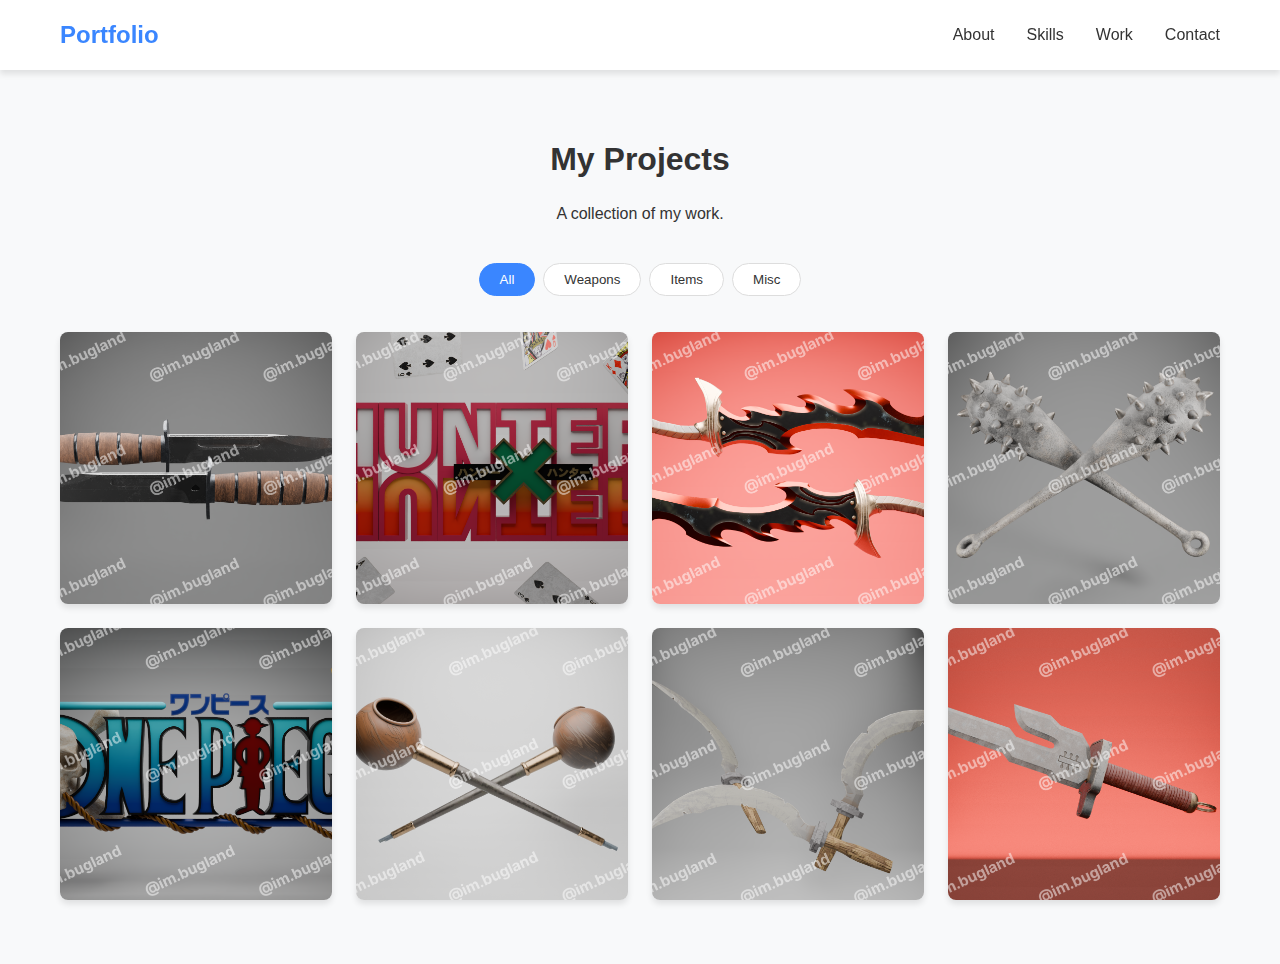
==== project.html @ 5dc5bdb2 "Large Charge" ====
<!DOCTYPE html>
<html lang="en">
  <head>
    <meta charset="UTF-8" />
    <meta name="viewport" content="width=device-width, initial-scale=1.0" />
    <title>My Projects | Portfolio</title>
    <style>
      /* Base Styles */
      :root {
        --primary-color: #3a86ff;
        --background-color: #f8f9fa;
        --text-color: #333;
        --section-bg: #ffffff;
        --border-radius: 8px;
        --box-shadow: 0 4px 6px rgba(0, 0, 0, 0.1);
      }

      * {
        margin: 0;
        padding: 0;
        box-sizing: border-box;
      }

      body {
        font-family: "Inter", -apple-system, BlinkMacSystemFont, "Segoe UI",
          Roboto, Oxygen, Ubuntu, Cantarell, sans-serif;
        line-height: 1.6;
        color: var(--text-color);
        background-color: var(--background-color);
        padding-top: 70px;
      }

      .container {
        max-width: 1200px;
        margin: 0 auto;
        padding: 0 20px;
      }

      h1,
      h2,
      h3 {
        margin-bottom: 1rem;
      }

      /* Header and Nav */
      header {
        background-color: #ffffff;
        box-shadow: var(--box-shadow);
        position: fixed;
        top: 0;
        width: 100%;
        z-index: 1000;
      }

      nav {
        display: flex;
        justify-content: space-between;
        align-items: center;
        padding: 1rem 0;
      }

      .logo {
        font-size: 1.5rem;
        font-weight: 700;
        color: var(--primary-color);
      }

      .nav-links {
        display: flex;
        list-style: none;
      }

      .nav-links li {
        margin-left: 2rem;
      }

      .nav-links a {
        color: var(--text-color);
        text-decoration: none;
        transition: color 0.3s;
      }

      .nav-links a:hover {
        color: var(--primary-color);
      }

      .hamburger {
        display: none;
        cursor: pointer;
        background: none;
        border: none;
        font-size: 1.5rem;
      }

      /* Projects Gallery Styles */
      .projects-gallery {
        padding: 4rem 0;
      }

      .projects-header {
        text-align: center;
        margin-bottom: 2rem;
      }

      .filter-container {
        display: flex;
        justify-content: center;
        flex-wrap: wrap;
        margin-bottom: 2rem;
      }

      .filter-btn {
        background-color: white;
        border: 1px solid #ddd;
        color: var(--text-color);
        padding: 0.5rem 1.25rem;
        margin: 0.25rem;
        border-radius: 50px;
        cursor: pointer;
        transition: all 0.3s;
      }

      .filter-btn:hover {
        background-color: #f0f0f0;
      }

      .filter-btn.active {
        background-color: var(--primary-color);
        color: white;
        border-color: var(--primary-color);
      }

      .gallery-container {
        display: grid;
        grid-template-columns: repeat(auto-fill, minmax(250px, 1fr));
        gap: 1.5rem;
      }

      .gallery-item {
        position: relative;
        overflow: hidden;
        border-radius: var(--border-radius);
        box-shadow: var(--box-shadow);
        aspect-ratio: 1/1;
        cursor: pointer;
        transition: transform 0.3s;
      }

      .gallery-item:hover {
        transform: translateY(-5px);
      }

      .gallery-img {
        width: 100%;
        height: 100%;
        object-fit: cover;
        transition: transform 0.5s;
      }

      .gallery-item:hover .gallery-img {
        transform: scale(1.05);
      }

      .gallery-overlay {
        position: absolute;
        bottom: 0;
        left: 0;
        right: 0;
        background-color: rgba(0, 0, 0, 0.7);
        color: white;
        padding: 1rem;
        transform: translateY(100%);
        transition: transform 0.3s;
      }

      .gallery-item:hover .gallery-overlay {
        transform: translateY(0);
      }

      .gallery-title {
        font-size: 1.1rem;
        margin-bottom: 0.25rem;
      }

      .gallery-category {
        font-size: 0.85rem;
        opacity: 0.8;
      }

      /* Lightbox */
      .lightbox {
        position: fixed;
        top: 0;
        left: 0;
        width: 100%;
        height: 100%;
        background-color: rgba(0, 0, 0, 0.9);
        display: none;
        justify-content: center;
        align-items: center;
        z-index: 2000;
        padding: 2rem;
      }

      .lightbox.active {
        display: flex;
      }

      .lightbox-content {
        position: relative;
        max-width: 90%;
        max-height: 90%;
      }

      .lightbox-img {
        display: block;
        max-width: 100%;
        max-height: 80vh;
        border-radius: var(--border-radius);
      }

      .lightbox-caption {
        color: white;
        text-align: center;
        padding: 1rem 0;
      }

      .lightbox-close {
        position: absolute;
        top: -40px;
        right: 0;
        color: white;
        font-size: 2rem;
        cursor: pointer;
        background: none;
        border: none;
      }

      .lightbox-nav {
        position: absolute;
        top: 50%;
        width: 100%;
        display: flex;
        justify-content: space-between;
        padding: 0 1rem;
        transform: translateY(-50%);
      }

      .lightbox-prev,
      .lightbox-next {
        color: white;
        font-size: 2rem;
        cursor: pointer;
        background: none;
        border: none;
        padding: 0.5rem;
        z-index: 2001;
      }

      /* Back to top button */
      .back-to-top {
        position: fixed;
        bottom: 2rem;
        right: 2rem;
        background-color: var(--primary-color);
        color: white;
        width: 50px;
        height: 50px;
        border-radius: 50%;
        display: flex;
        justify-content: center;
        align-items: center;
        text-decoration: none;
        box-shadow: var(--box-shadow);
        opacity: 0;
        visibility: hidden;
        transition: all 0.3s;
      }

      .back-to-top.visible {
        opacity: 1;
        visibility: visible;
      }

      /* Footer */
      footer {
        background-color: #ffffff;
        text-align: center;
        padding: 2rem 0;
        margin-top: 2rem;
      }

      .social-links {
        display: flex;
        justify-content: center;
        list-style: none;
        margin-bottom: 1rem;
      }

      .social-links li {
        margin: 0 0.5rem;
      }

      .social-links a {
        display: flex;
        align-items: center;
        justify-content: center;
        width: 40px;
        height: 40px;
        border-radius: 50%;
        background-color: var(--primary-color);
        color: white;
        transition: background-color 0.3s;
      }

      .social-links a:hover {
        background-color: #2667ff;
      }

      /* Responsive Styles */
      @media (max-width: 768px) {
        body {
          padding-top: 60px;
        }

        .nav-links {
          position: fixed;
          top: 60px;
          left: 0;
          right: 0;
          background-color: white;
          flex-direction: column;
          align-items: center;
          padding: 1rem 0;
          box-shadow: 0 4px 6px rgba(0, 0, 0, 0.1);
          transform: translateY(-150%);
          transition: transform 0.3s ease-in-out;
        }

        .nav-links.active {
          transform: translateY(0);
        }

        .nav-links li {
          margin: 0.5rem 0;
        }

        .hamburger {
          display: block;
        }

        .gallery-container {
          grid-template-columns: repeat(auto-fill, minmax(150px, 1fr));
        }
      }
    </style>
  </head>
  <body>
    <!-- Header -->
    <header>
      <div class="container">
        <nav>
          <div class="logo">Portfolio</div>
          <button class="hamburger">☰</button>
          <ul class="nav-links">
            <li><a href="index.html#about">About</a></li>
            <li><a href="index.html#skills">Skills</a></li>
            <li><a href="index.html#work">Work</a></li>
            <li><a href="index.html#contact">Contact</a></li>
          </ul>
        </nav>
      </div>
    </header>

    <!-- Projects Gallery Section -->
    <section class="projects-gallery">
      <div class="container">
        <div class="projects-header">
          <h1>My Projects</h1>
          <p>A collection of my work.</p>
        </div>

        <div class="filter-container">
          <button class="filter-btn active" data-filter="all">All</button>
          <button class="filter-btn" data-filter="weapons">Weapons</button>
          <button class="filter-btn" data-filter="items">Items</button>
          <button class="filter-btn" data-filter="misc">Misc</button>
        </div>

        <div class="gallery-container" id="gallery">
          <!-- Items will be populated by JavaScript -->
        </div>
      </div>
    </section>

    <!-- Lightbox -->
    <div class="lightbox" id="lightbox">
      <div class="lightbox-content">
        <button class="lightbox-close">&times;</button>
        <img src="" alt="" class="lightbox-img" id="lightbox-img" />
        <div class="lightbox-caption" id="lightbox-caption"></div>
        <div class="lightbox-nav">
          <button class="lightbox-prev">&lsaquo;</button>
          <button class="lightbox-next">&rsaquo;</button>
        </div>
      </div>
    </div>

    <!-- Back to top button -->
    <a href="#" class="back-to-top" id="back-to-top">↑</a>

    <!-- Footer -->

    <script>
      // Gallery items data
      const galleryItems = [
        {
          id: 1,
          title: "Combat Knife",
          category: "weapons",
          image: "images/combatkniferenderwatermarked.png", // Using placeholder for demonstration
          description: "",
        },
        {
          id: 2,
          title: "Hunter x Hunter",
          category: "misc",
          image: "images/hxhlogorenderwatermarked.png",
          description: "",
        },
        {
          id: 3,
          title: "Knight Slayer",
          category: "weapons",
          image: "images/knightslayerrenderwatermarked.png",
          description: "",
        },
        {
          id: 4,
          title: "Kanobo",
          category: "weapons",
          image: "images/macerenderwatermarked.png",
          description: "",
        },
        {
          id: 5,
          title: "One Piece",
          category: "misc",
          image: "images/onepiecerenderwatermarked.png",
          description: "",
        },
        {
          id: 6,
          title: "Morrel's Pipe",
          category: "weapons",
          image: "images/piperenderwatermarked.png",
          description: "",
        },
        {
          id: 7,
          title: "Sickles",
          category: "weapons",
          image: "images/sicklerenderwatermarked.png",
          description: "",
        },
        {
          id: 8,
          title: "Toji's Dagger",
          category: "misc",
          image: "images/tojiswordrenderwatermarked.png",
          description: "",
        },
      ];

      // Populate gallery
      function populateGallery(items) {
        const gallery = document.getElementById("gallery");
        gallery.innerHTML = "";

        items.forEach((item) => {
          const galleryItem = document.createElement("div");
          galleryItem.className = "gallery-item";
          galleryItem.dataset.id = item.id;
          galleryItem.dataset.category = item.category;

          galleryItem.innerHTML = `
                    <img src="${item.image}" alt="${item.title}" class="gallery-img">
                    <div class="gallery-overlay">
                        <h3 class="gallery-title">${item.title}</h3>
                        <p class="gallery-category">${item.category}</p>
                    </div>
                `;

          gallery.appendChild(galleryItem);
        });

        addGalleryEventListeners();
      }

      // Add event listeners to gallery items
      function addGalleryEventListeners() {
        const galleryItems = document.querySelectorAll(".gallery-item");
        galleryItems.forEach((item) => {
          item.addEventListener("click", () => {
            openLightbox(parseInt(item.dataset.id));
          });
        });
      }

      // Filter gallery items
      function filterGallery(category) {
        if (category === "all") {
          populateGallery(galleryItems);
        } else {
          const filteredItems = galleryItems.filter(
            (item) => item.category === category
          );
          populateGallery(filteredItems);
        }
      }

      // Lightbox functionality
      const lightbox = document.getElementById("lightbox");
      const lightboxImg = document.getElementById("lightbox-img");
      const lightboxCaption = document.getElementById("lightbox-caption");
      const lightboxClose = document.querySelector(".lightbox-close");
      const lightboxPrev = document.querySelector(".lightbox-prev");
      const lightboxNext = document.querySelector(".lightbox-next");

      let currentIndex = 0;
      let currentItems = galleryItems;

      function openLightbox(id) {
        const activeFilter =
          document.querySelector(".filter-btn.active").dataset.filter;
        currentItems =
          activeFilter === "all"
            ? galleryItems
            : galleryItems.filter((item) => item.category === activeFilter);

        currentIndex = currentItems.findIndex((item) => item.id === id);
        updateLightboxContent();

        lightbox.classList.add("active");
        document.body.style.overflow = "hidden";
      }

      function closeLightbox() {
        lightbox.classList.remove("active");
        document.body.style.overflow = "";
      }

      function updateLightboxContent() {
        const item = currentItems[currentIndex];
        lightboxImg.src = item.image;
        lightboxImg.alt = item.title;
        lightboxCaption.innerHTML = `<h3>${item.title}</h3><p>${item.description}</p>`;
      }

      function nextItem() {
        currentIndex = (currentIndex + 1) % currentItems.length;
        updateLightboxContent();
      }

      function prevItem() {
        currentIndex =
          (currentIndex - 1 + currentItems.length) % currentItems.length;
        updateLightboxContent();
      }

      // Initialize event listeners on page load
      document.addEventListener("DOMContentLoaded", () => {
        // Populate gallery initially
        populateGallery(galleryItems);

        // Set up filter button event listeners
        const filterButtons = document.querySelectorAll(".filter-btn");
        filterButtons.forEach((button) => {
          button.addEventListener("click", () => {
            // Remove active class from all buttons
            filterButtons.forEach((btn) => btn.classList.remove("active"));
            // Add active class to clicked button
            button.classList.add("active");
            // Filter gallery
            filterGallery(button.dataset.filter);
          });
        });

        // Set up lightbox event listeners
        lightboxClose.addEventListener("click", closeLightbox);
        lightboxNext.addEventListener("click", nextItem);
        lightboxPrev.addEventListener("click", prevItem);

        // Close lightbox when clicking outside content
        lightbox.addEventListener("click", (e) => {
          if (e.target === lightbox) {
            closeLightbox();
          }
        });

        // Handle keyboard navigation for lightbox
        document.addEventListener("keydown", (e) => {
          if (!lightbox.classList.contains("active")) return;

          if (e.key === "Escape") closeLightbox();
          if (e.key === "ArrowRight") nextItem();
          if (e.key === "ArrowLeft") prevItem();
        });

        // Mobile menu toggle
        const hamburger = document.querySelector(".hamburger");
        const navLinks = document.querySelector(".nav-links");

        hamburger.addEventListener("click", () => {
          navLinks.classList.toggle("active");
        });

        // Back to top button functionality
        const backToTop = document.getElementById("back-to-top");

        window.addEventListener("scroll", () => {
          if (window.pageYOffset > 300) {
            backToTop.classList.add("visible");
          } else {
            backToTop.classList.remove("visible");
          }
        });

        backToTop.addEventListener("click", (e) => {
          e.preventDefault();
          window.scrollTo({
            top: 0,
            behavior: "smooth",
          });
        });

        // Log to console for debugging
        console.log("Portfolio gallery initialized successfully!");
      });
    </script>
  </body>
</html>
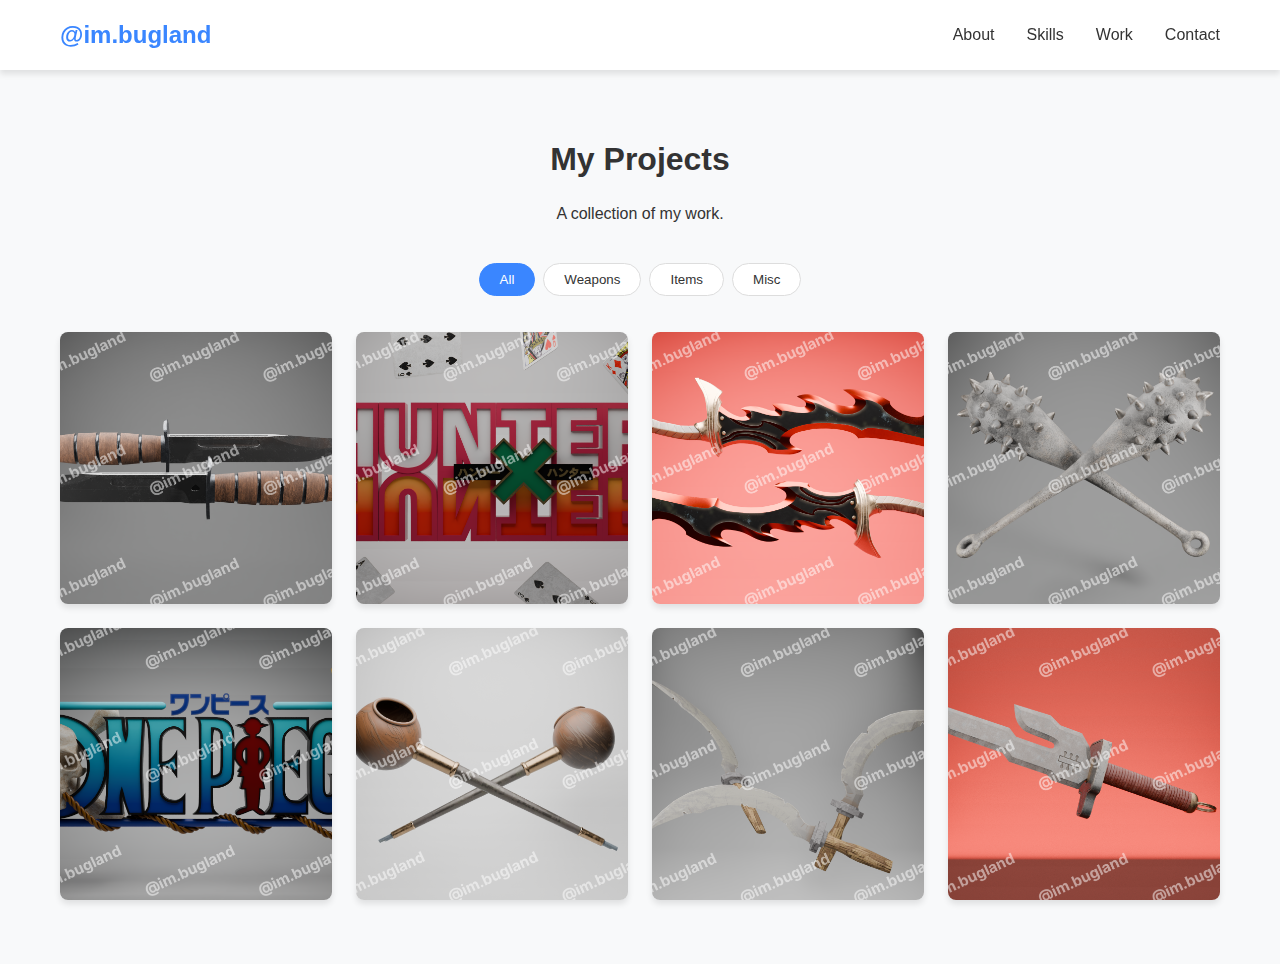
==== commit f68b4c97: "Minor changes." ====
--- a/project.html
+++ b/project.html
@@ -360,7 +360,7 @@
     <header>
       <div class="container">
         <nav>
-          <div class="logo">Portfolio</div>
+          <div class="logo">@im.bugland</div>
           <button class="hamburger">☰</button>
           <ul class="nav-links">
             <li><a href="index.html#about">About</a></li>
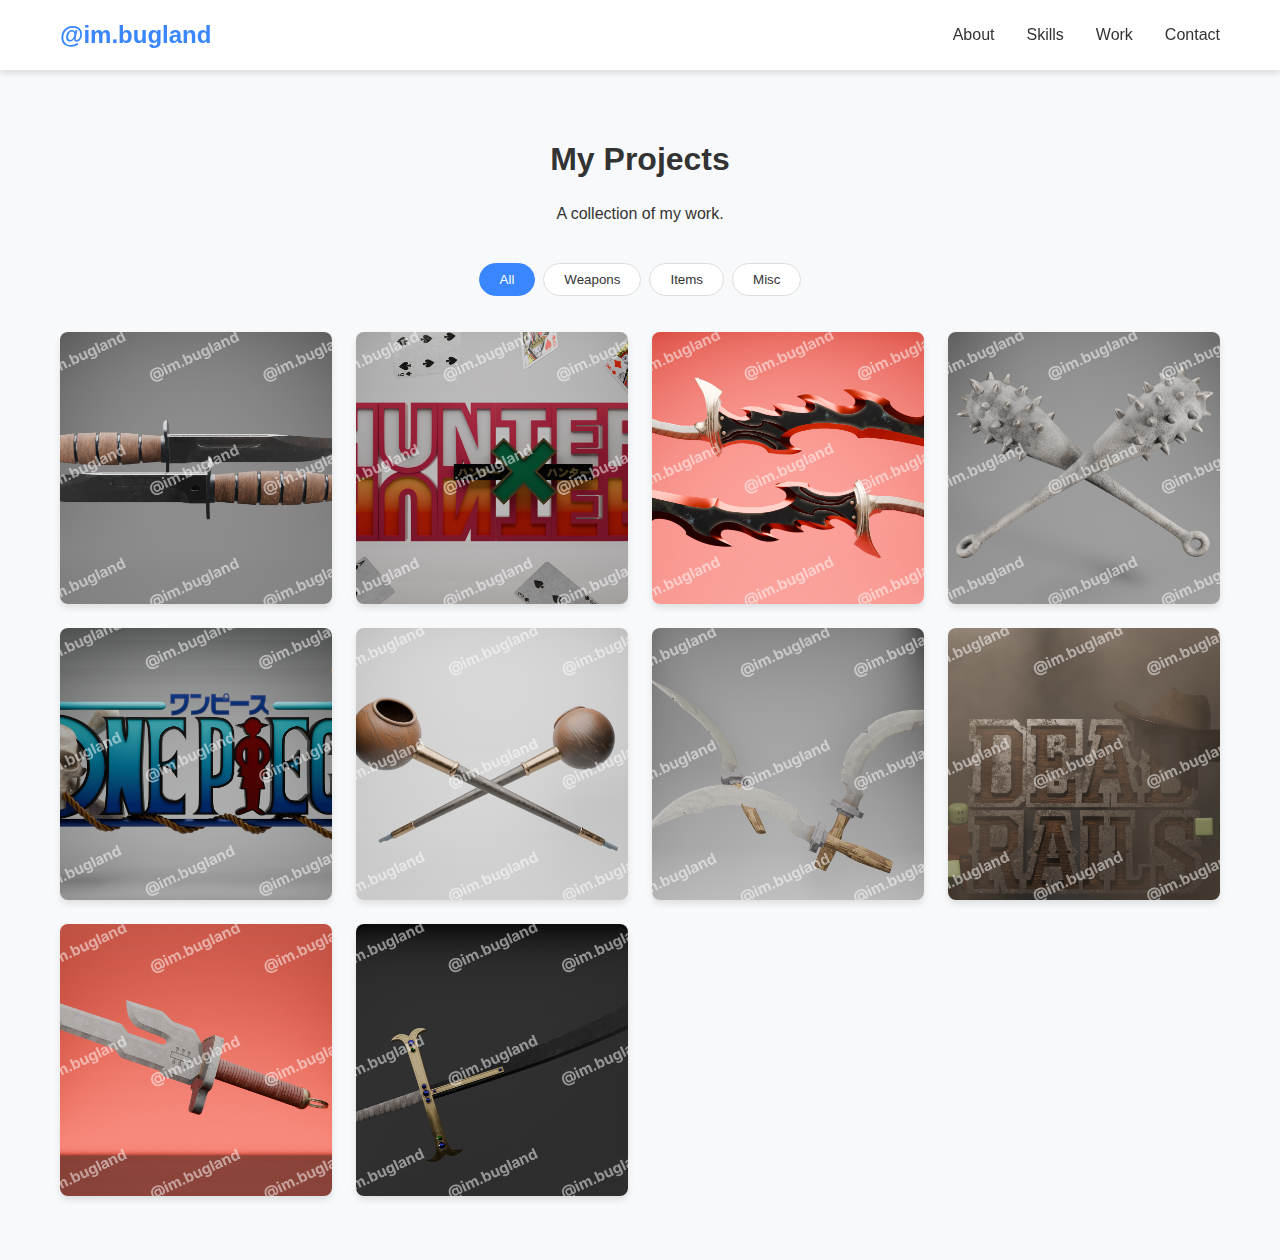
==== commit 2e12026b: "New works." ====
--- a/project.html
+++ b/project.html
@@ -465,9 +465,23 @@
         },
         {
           id: 8,
+          title: "Dead Rails",
+          category: "misc",
+          image: "images/deadrailswatermarked.png",
+          description: "",
+        },
+        {
+          id: 9,
           title: "Toji's Dagger",
-          category: "misc",
+          category: "weapons",
           image: "images/tojiswordrenderwatermarked.png",
+          description: "",
+        },
+        {
+          id: 10,
+          title: "Mihawk's Sword",
+          category: "weapons",
+          image: "images/mihawkswordrenderwatermarked.png",
           description: "",
         },
       ];
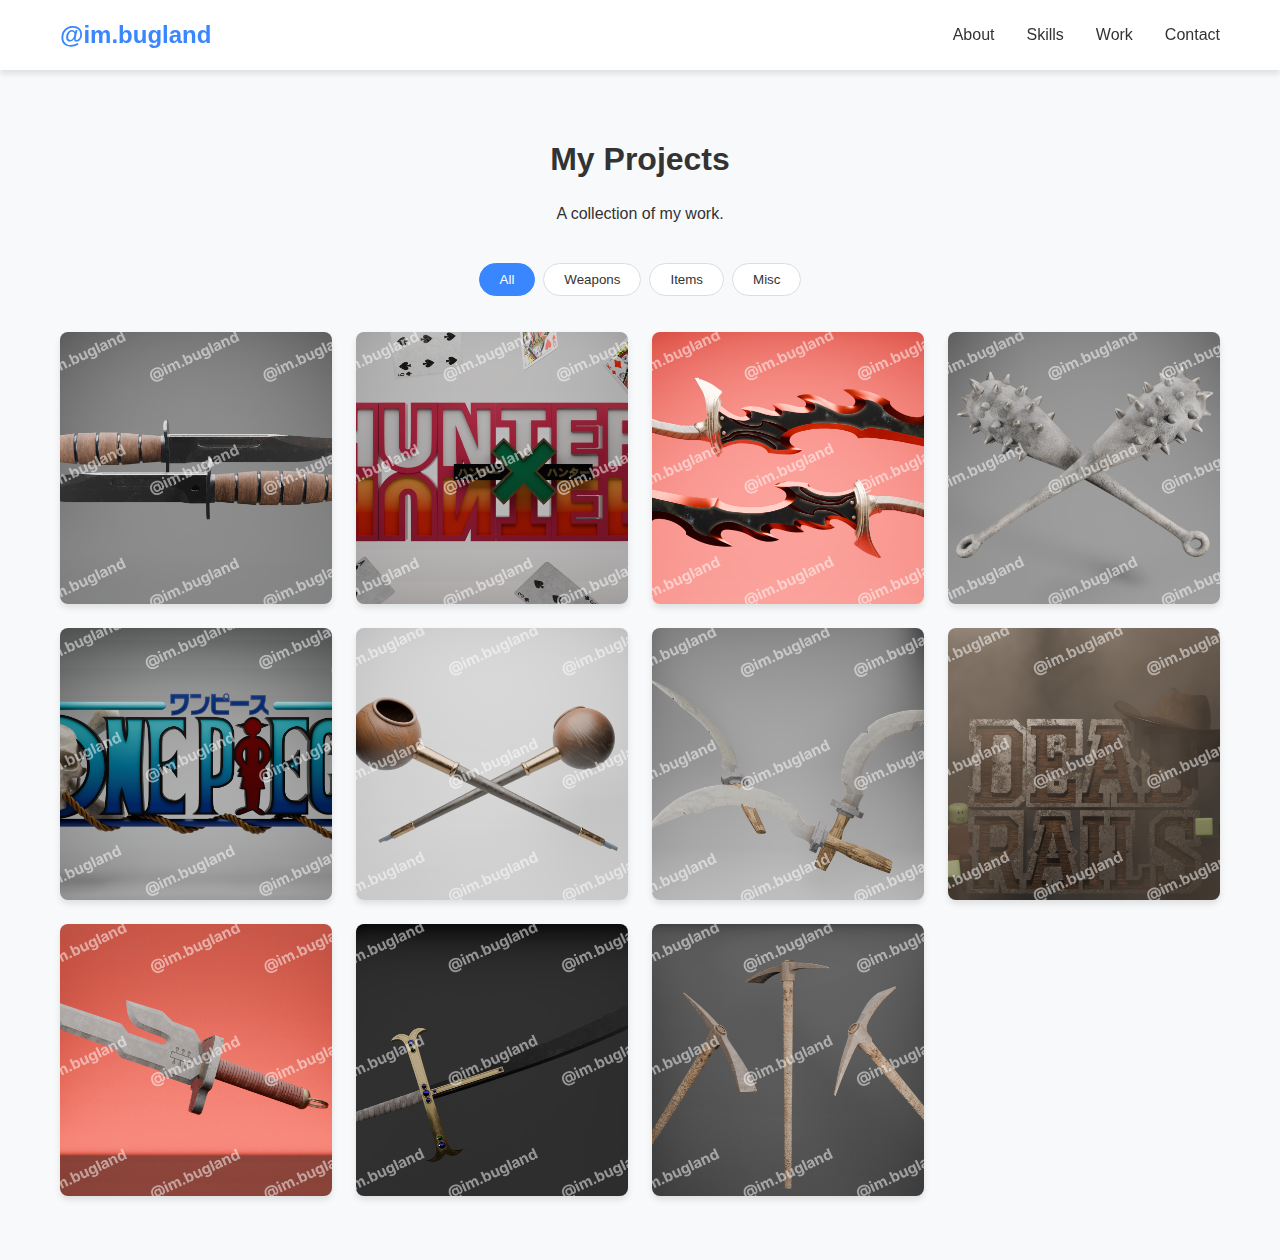
==== commit f450e855: "new project" ====
--- a/project.html
+++ b/project.html
@@ -484,6 +484,13 @@
           image: "images/mihawkswordrenderwatermarked.png",
           description: "",
         },
+        {
+          id: 11,
+          title: "Pickaxe",
+          category: "items",
+          image: "images/picaxerenderedwatermarked.png",
+          description: "",
+        },
       ];
 
       // Populate gallery
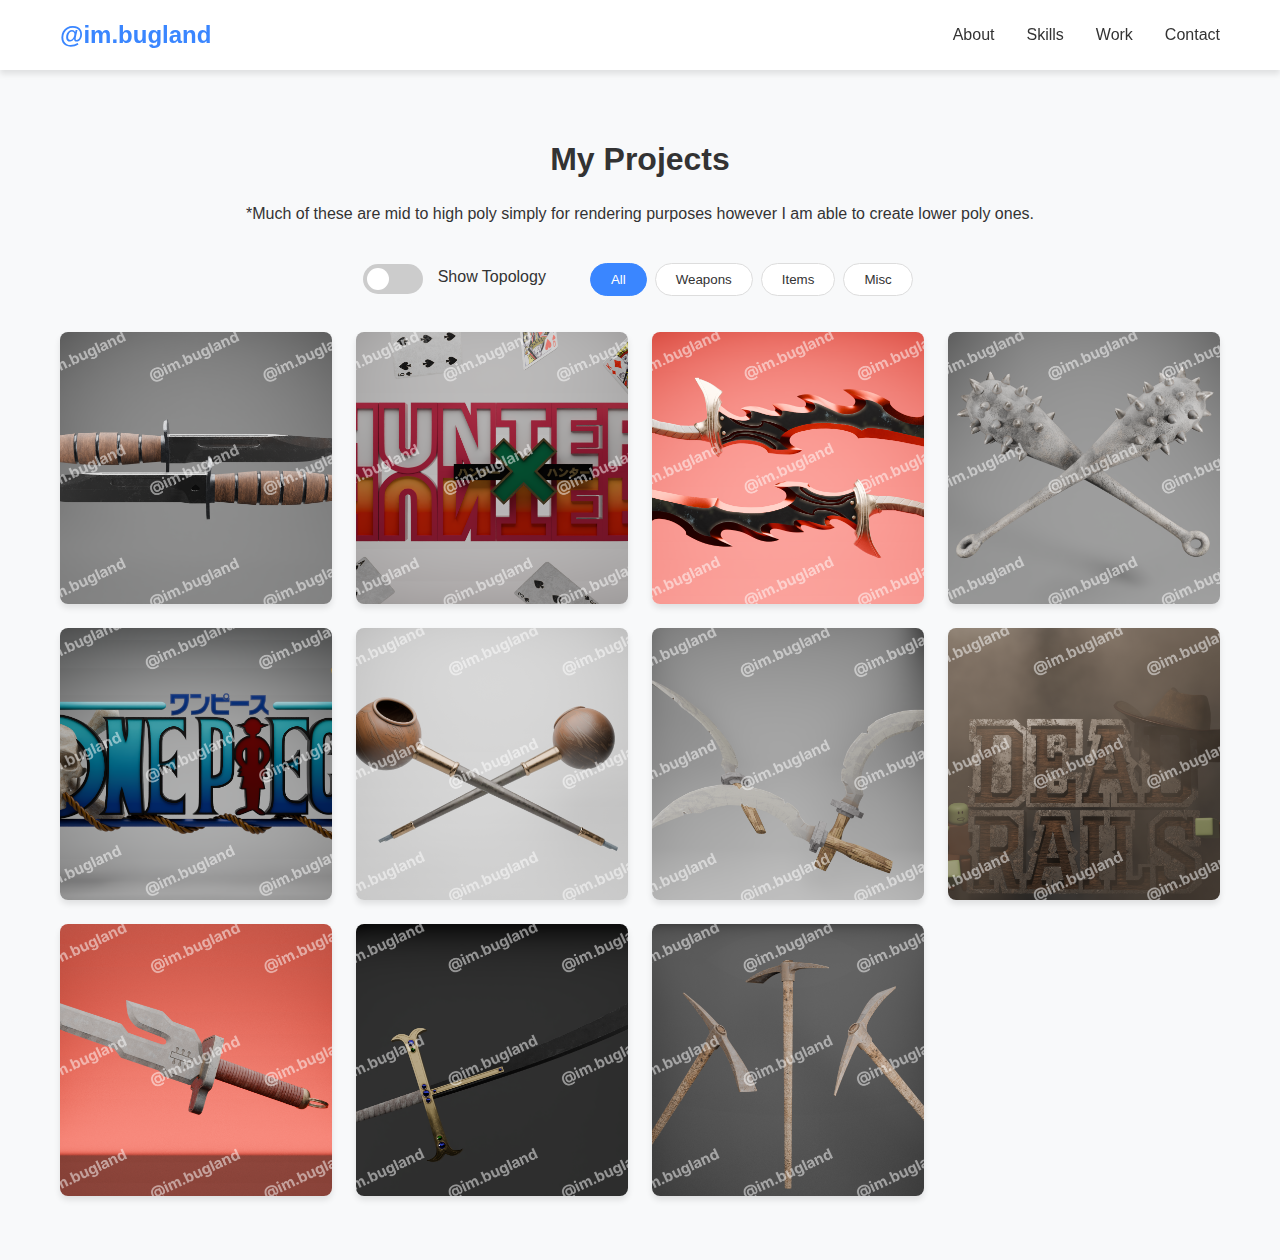
==== commit 35fa7cb0: "Major changes to project." ====
--- a/project.html
+++ b/project.html
@@ -102,11 +102,123 @@
         margin-bottom: 2rem;
       }
 
+      .controls-container {
+        display: flex;
+        justify-content: center;
+        align-items: center;
+        flex-wrap: wrap;
+        margin-bottom: 2rem;
+        gap: 1.5rem;
+      }
+
+      /* Toggle Switch Styles */
+      .toggle-container {
+        display: flex;
+        align-items: center;
+        margin-right: 1rem;
+        position: relative;
+      }
+
+      .toggle-switch {
+        position: relative;
+        display: inline-block;
+        width: 60px;
+        height: 30px;
+      }
+
+      .toggle-switch input {
+        opacity: 0;
+        width: 0;
+        height: 0;
+      }
+
+      .toggle-slider {
+        position: absolute;
+        cursor: pointer;
+        top: 0;
+        left: 0;
+        right: 0;
+        bottom: 0;
+        background-color: #ccc;
+        transition: 0.4s;
+        border-radius: 34px;
+      }
+
+      .toggle-slider:before {
+        position: absolute;
+        content: "";
+        height: 22px;
+        width: 22px;
+        left: 4px;
+        bottom: 4px;
+        background-color: white;
+        transition: 0.4s;
+        border-radius: 50%;
+      }
+
+      input:checked + .toggle-slider {
+        background-color: var(--primary-color);
+      }
+
+      input:focus + .toggle-slider {
+        box-shadow: 0 0 1px var(--primary-color);
+      }
+
+      input:checked + .toggle-slider:before {
+        transform: translateX(30px);
+      }
+
+      .toggle-label {
+        margin-left: 10px;
+        font-weight: 500;
+      }
+
+      /* Tooltip Styles */
+      .tooltip {
+        position: relative;
+        display: inline-block;
+      }
+
+      .tooltip-text {
+        visibility: hidden;
+        width: 300px;
+        background-color: #333;
+        color: #fff;
+        text-align: center;
+        border-radius: 6px;
+        padding: 10px;
+        position: absolute;
+        z-index: 1;
+        bottom: 125%;
+        left: 50%;
+        transform: translateX(-50%);
+        opacity: 0;
+        transition: opacity 0.3s;
+        font-size: 0.85rem;
+        line-height: 1.4;
+      }
+
+      .tooltip-text::after {
+        content: "";
+        position: absolute;
+        top: 100%;
+        left: 50%;
+        margin-left: -5px;
+        border-width: 5px;
+        border-style: solid;
+        border-color: #333 transparent transparent transparent;
+      }
+
+      .tooltip:hover .tooltip-text {
+        visibility: visible;
+        opacity: 1;
+      }
+
+      /* Filter Buttons */
       .filter-container {
         display: flex;
         justify-content: center;
         flex-wrap: wrap;
-        margin-bottom: 2rem;
       }
 
       .filter-btn {
@@ -351,6 +463,15 @@
 
         .gallery-container {
           grid-template-columns: repeat(auto-fill, minmax(150px, 1fr));
+        }
+
+        .controls-container {
+          flex-direction: column;
+          gap: 1rem;
+        }
+
+        .tooltip-text {
+          width: 250px;
         }
       }
     </style>
@@ -377,14 +498,31 @@
       <div class="container">
         <div class="projects-header">
           <h1>My Projects</h1>
-          <p>A collection of my work.</p>
+          <p>
+            *Much of these are mid to high poly simply for rendering purposes
+            however I am able to create lower poly ones.
+          </p>
         </div>
 
-        <div class="filter-container">
-          <button class="filter-btn active" data-filter="all">All</button>
-          <button class="filter-btn" data-filter="weapons">Weapons</button>
-          <button class="filter-btn" data-filter="items">Items</button>
-          <button class="filter-btn" data-filter="misc">Misc</button>
+        <div class="controls-container">
+          <div class="toggle-container tooltip">
+            <label class="toggle-switch">
+              <input type="checkbox" id="topology-toggle" />
+              <span class="toggle-slider"></span>
+            </label>
+            <span class="toggle-label">Show Topology</span>
+            <span class="tooltip-text"
+              >Some topology displayed here isn't optimized due to the purpose
+              of the model being solely rending</span
+            >
+          </div>
+
+          <div class="filter-container">
+            <button class="filter-btn active" data-filter="all">All</button>
+            <button class="filter-btn" data-filter="weapons">Weapons</button>
+            <button class="filter-btn" data-filter="items">Items</button>
+            <button class="filter-btn" data-filter="misc">Misc</button>
+          </div>
         </div>
 
         <div class="gallery-container" id="gallery">
@@ -418,7 +556,8 @@
           id: 1,
           title: "Combat Knife",
           category: "weapons",
-          image: "images/combatkniferenderwatermarked.png", // Using placeholder for demonstration
+          image: "images/combatkniferenderwatermarked.png",
+          topologyImage: "top/combat.png", // Replace with actual topology image path
           description: "",
         },
         {
@@ -426,6 +565,7 @@
           title: "Hunter x Hunter",
           category: "misc",
           image: "images/hxhlogorenderwatermarked.png",
+          topologyImage: "top/hunter.png", // Replace with actual topology image path
           description: "",
         },
         {
@@ -433,6 +573,7 @@
           title: "Knight Slayer",
           category: "weapons",
           image: "images/knightslayerrenderwatermarked.png",
+          topologyImage: "top/jinwoo.png", // Replace with actual topology image path
           description: "",
         },
         {
@@ -440,6 +581,7 @@
           title: "Kanobo",
           category: "weapons",
           image: "images/macerenderwatermarked.png",
+          topologyImage: "top/club.png", // Replace with actual topology image path
           description: "",
         },
         {
@@ -447,6 +589,7 @@
           title: "One Piece",
           category: "misc",
           image: "images/onepiecerenderwatermarked.png",
+          topologyImage: "top/onepiece (2).png", // Replace with actual topology image path
           description: "",
         },
         {
@@ -454,6 +597,7 @@
           title: "Morrel's Pipe",
           category: "weapons",
           image: "images/piperenderwatermarked.png",
+          topologyImage: "top/pipe.png", // Replace with actual topology image path
           description: "",
         },
         {
@@ -461,6 +605,7 @@
           title: "Sickles",
           category: "weapons",
           image: "images/sicklerenderwatermarked.png",
+          topologyImage: "top/sickle.png", // Replace with actual topology image path
           description: "",
         },
         {
@@ -468,6 +613,7 @@
           title: "Dead Rails",
           category: "misc",
           image: "images/deadrailswatermarked.png",
+          topologyImage: "top/elementor-placeholder-image.png", // Replace with actual topology image path
           description: "",
         },
         {
@@ -475,6 +621,7 @@
           title: "Toji's Dagger",
           category: "weapons",
           image: "images/tojiswordrenderwatermarked.png",
+          topologyImage: "top/toji.png", // Replace with actual topology image path
           description: "",
         },
         {
@@ -482,6 +629,7 @@
           title: "Mihawk's Sword",
           category: "weapons",
           image: "images/mihawkswordrenderwatermarked.png",
+          topologyImage: "top/mihawk.png", // Replace with actual topology image path
           description: "",
         },
         {
@@ -489,9 +637,13 @@
           title: "Pickaxe",
           category: "items",
           image: "images/picaxerenderedwatermarked.png",
+          topologyImage: "top/pickaxe.png", // Replace with actual topology image path
           description: "",
         },
       ];
+
+      // Track topology view state
+      let showTopology = false;
 
       // Populate gallery
       function populateGallery(items) {
@@ -504,13 +656,16 @@
           galleryItem.dataset.id = item.id;
           galleryItem.dataset.category = item.category;
 
+          // Use topology image if toggle is on, otherwise use regular image
+          const imageSrc = showTopology ? item.topologyImage : item.image;
+
           galleryItem.innerHTML = `
-                    <img src="${item.image}" alt="${item.title}" class="gallery-img">
-                    <div class="gallery-overlay">
-                        <h3 class="gallery-title">${item.title}</h3>
-                        <p class="gallery-category">${item.category}</p>
-                    </div>
-                `;
+            <img src="${imageSrc}" alt="${item.title}" class="gallery-img">
+            <div class="gallery-overlay">
+                <h3 class="gallery-title">${item.title}</h3>
+                <p class="gallery-category">${item.category}</p>
+            </div>
+          `;
 
           gallery.appendChild(galleryItem);
         });
@@ -573,7 +728,8 @@
 
       function updateLightboxContent() {
         const item = currentItems[currentIndex];
-        lightboxImg.src = item.image;
+        // Use topology image if toggle is on, otherwise use regular image
+        lightboxImg.src = showTopology ? item.topologyImage : item.image;
         lightboxImg.alt = item.title;
         lightboxCaption.innerHTML = `<h3>${item.title}</h3><p>${item.description}</p>`;
       }
@@ -593,6 +749,29 @@
       document.addEventListener("DOMContentLoaded", () => {
         // Populate gallery initially
         populateGallery(galleryItems);
+
+        // Set up toggle switch event listener
+        const topologyToggle = document.getElementById("topology-toggle");
+        topologyToggle.addEventListener("change", () => {
+          showTopology = topologyToggle.checked;
+
+          // Re-populate gallery with current filter
+          const activeFilter =
+            document.querySelector(".filter-btn.active").dataset.filter;
+          if (activeFilter === "all") {
+            populateGallery(galleryItems);
+          } else {
+            const filteredItems = galleryItems.filter(
+              (item) => item.category === activeFilter
+            );
+            populateGallery(filteredItems);
+          }
+
+          // Update lightbox if it's open
+          if (lightbox.classList.contains("active")) {
+            updateLightboxContent();
+          }
+        });
 
         // Set up filter button event listeners
         const filterButtons = document.querySelectorAll(".filter-btn");
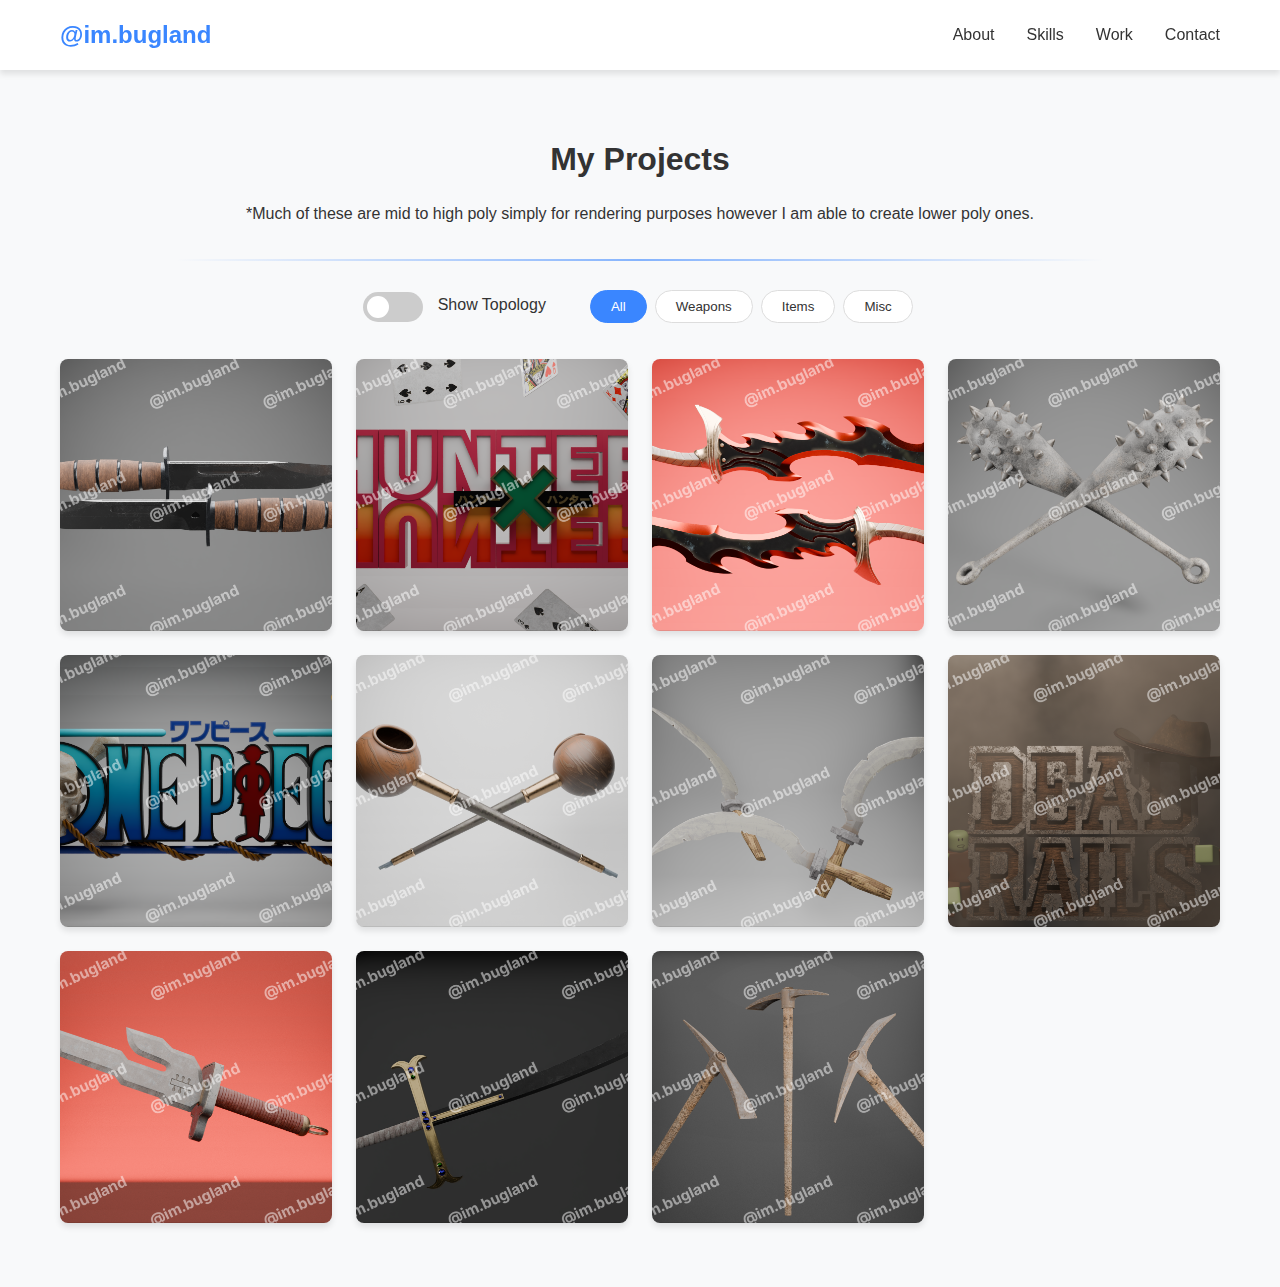
==== commit cab38577: "massive changes" ====
--- a/project.html
+++ b/project.html
@@ -4,477 +4,7 @@
     <meta charset="UTF-8" />
     <meta name="viewport" content="width=device-width, initial-scale=1.0" />
     <title>My Projects | Portfolio</title>
-    <style>
-      /* Base Styles */
-      :root {
-        --primary-color: #3a86ff;
-        --background-color: #f8f9fa;
-        --text-color: #333;
-        --section-bg: #ffffff;
-        --border-radius: 8px;
-        --box-shadow: 0 4px 6px rgba(0, 0, 0, 0.1);
-      }
-
-      * {
-        margin: 0;
-        padding: 0;
-        box-sizing: border-box;
-      }
-
-      body {
-        font-family: "Inter", -apple-system, BlinkMacSystemFont, "Segoe UI",
-          Roboto, Oxygen, Ubuntu, Cantarell, sans-serif;
-        line-height: 1.6;
-        color: var(--text-color);
-        background-color: var(--background-color);
-        padding-top: 70px;
-      }
-
-      .container {
-        max-width: 1200px;
-        margin: 0 auto;
-        padding: 0 20px;
-      }
-
-      h1,
-      h2,
-      h3 {
-        margin-bottom: 1rem;
-      }
-
-      /* Header and Nav */
-      header {
-        background-color: #ffffff;
-        box-shadow: var(--box-shadow);
-        position: fixed;
-        top: 0;
-        width: 100%;
-        z-index: 1000;
-      }
-
-      nav {
-        display: flex;
-        justify-content: space-between;
-        align-items: center;
-        padding: 1rem 0;
-      }
-
-      .logo {
-        font-size: 1.5rem;
-        font-weight: 700;
-        color: var(--primary-color);
-      }
-
-      .nav-links {
-        display: flex;
-        list-style: none;
-      }
-
-      .nav-links li {
-        margin-left: 2rem;
-      }
-
-      .nav-links a {
-        color: var(--text-color);
-        text-decoration: none;
-        transition: color 0.3s;
-      }
-
-      .nav-links a:hover {
-        color: var(--primary-color);
-      }
-
-      .hamburger {
-        display: none;
-        cursor: pointer;
-        background: none;
-        border: none;
-        font-size: 1.5rem;
-      }
-
-      /* Projects Gallery Styles */
-      .projects-gallery {
-        padding: 4rem 0;
-      }
-
-      .projects-header {
-        text-align: center;
-        margin-bottom: 2rem;
-      }
-
-      .controls-container {
-        display: flex;
-        justify-content: center;
-        align-items: center;
-        flex-wrap: wrap;
-        margin-bottom: 2rem;
-        gap: 1.5rem;
-      }
-
-      /* Toggle Switch Styles */
-      .toggle-container {
-        display: flex;
-        align-items: center;
-        margin-right: 1rem;
-        position: relative;
-      }
-
-      .toggle-switch {
-        position: relative;
-        display: inline-block;
-        width: 60px;
-        height: 30px;
-      }
-
-      .toggle-switch input {
-        opacity: 0;
-        width: 0;
-        height: 0;
-      }
-
-      .toggle-slider {
-        position: absolute;
-        cursor: pointer;
-        top: 0;
-        left: 0;
-        right: 0;
-        bottom: 0;
-        background-color: #ccc;
-        transition: 0.4s;
-        border-radius: 34px;
-      }
-
-      .toggle-slider:before {
-        position: absolute;
-        content: "";
-        height: 22px;
-        width: 22px;
-        left: 4px;
-        bottom: 4px;
-        background-color: white;
-        transition: 0.4s;
-        border-radius: 50%;
-      }
-
-      input:checked + .toggle-slider {
-        background-color: var(--primary-color);
-      }
-
-      input:focus + .toggle-slider {
-        box-shadow: 0 0 1px var(--primary-color);
-      }
-
-      input:checked + .toggle-slider:before {
-        transform: translateX(30px);
-      }
-
-      .toggle-label {
-        margin-left: 10px;
-        font-weight: 500;
-      }
-
-      /* Tooltip Styles */
-      .tooltip {
-        position: relative;
-        display: inline-block;
-      }
-
-      .tooltip-text {
-        visibility: hidden;
-        width: 300px;
-        background-color: #333;
-        color: #fff;
-        text-align: center;
-        border-radius: 6px;
-        padding: 10px;
-        position: absolute;
-        z-index: 1;
-        bottom: 125%;
-        left: 50%;
-        transform: translateX(-50%);
-        opacity: 0;
-        transition: opacity 0.3s;
-        font-size: 0.85rem;
-        line-height: 1.4;
-      }
-
-      .tooltip-text::after {
-        content: "";
-        position: absolute;
-        top: 100%;
-        left: 50%;
-        margin-left: -5px;
-        border-width: 5px;
-        border-style: solid;
-        border-color: #333 transparent transparent transparent;
-      }
-
-      .tooltip:hover .tooltip-text {
-        visibility: visible;
-        opacity: 1;
-      }
-
-      /* Filter Buttons */
-      .filter-container {
-        display: flex;
-        justify-content: center;
-        flex-wrap: wrap;
-      }
-
-      .filter-btn {
-        background-color: white;
-        border: 1px solid #ddd;
-        color: var(--text-color);
-        padding: 0.5rem 1.25rem;
-        margin: 0.25rem;
-        border-radius: 50px;
-        cursor: pointer;
-        transition: all 0.3s;
-      }
-
-      .filter-btn:hover {
-        background-color: #f0f0f0;
-      }
-
-      .filter-btn.active {
-        background-color: var(--primary-color);
-        color: white;
-        border-color: var(--primary-color);
-      }
-
-      .gallery-container {
-        display: grid;
-        grid-template-columns: repeat(auto-fill, minmax(250px, 1fr));
-        gap: 1.5rem;
-      }
-
-      .gallery-item {
-        position: relative;
-        overflow: hidden;
-        border-radius: var(--border-radius);
-        box-shadow: var(--box-shadow);
-        aspect-ratio: 1/1;
-        cursor: pointer;
-        transition: transform 0.3s;
-      }
-
-      .gallery-item:hover {
-        transform: translateY(-5px);
-      }
-
-      .gallery-img {
-        width: 100%;
-        height: 100%;
-        object-fit: cover;
-        transition: transform 0.5s;
-      }
-
-      .gallery-item:hover .gallery-img {
-        transform: scale(1.05);
-      }
-
-      .gallery-overlay {
-        position: absolute;
-        bottom: 0;
-        left: 0;
-        right: 0;
-        background-color: rgba(0, 0, 0, 0.7);
-        color: white;
-        padding: 1rem;
-        transform: translateY(100%);
-        transition: transform 0.3s;
-      }
-
-      .gallery-item:hover .gallery-overlay {
-        transform: translateY(0);
-      }
-
-      .gallery-title {
-        font-size: 1.1rem;
-        margin-bottom: 0.25rem;
-      }
-
-      .gallery-category {
-        font-size: 0.85rem;
-        opacity: 0.8;
-      }
-
-      /* Lightbox */
-      .lightbox {
-        position: fixed;
-        top: 0;
-        left: 0;
-        width: 100%;
-        height: 100%;
-        background-color: rgba(0, 0, 0, 0.9);
-        display: none;
-        justify-content: center;
-        align-items: center;
-        z-index: 2000;
-        padding: 2rem;
-      }
-
-      .lightbox.active {
-        display: flex;
-      }
-
-      .lightbox-content {
-        position: relative;
-        max-width: 90%;
-        max-height: 90%;
-      }
-
-      .lightbox-img {
-        display: block;
-        max-width: 100%;
-        max-height: 80vh;
-        border-radius: var(--border-radius);
-      }
-
-      .lightbox-caption {
-        color: white;
-        text-align: center;
-        padding: 1rem 0;
-      }
-
-      .lightbox-close {
-        position: absolute;
-        top: -40px;
-        right: 0;
-        color: white;
-        font-size: 2rem;
-        cursor: pointer;
-        background: none;
-        border: none;
-      }
-
-      .lightbox-nav {
-        position: absolute;
-        top: 50%;
-        width: 100%;
-        display: flex;
-        justify-content: space-between;
-        padding: 0 1rem;
-        transform: translateY(-50%);
-      }
-
-      .lightbox-prev,
-      .lightbox-next {
-        color: white;
-        font-size: 2rem;
-        cursor: pointer;
-        background: none;
-        border: none;
-        padding: 0.5rem;
-        z-index: 2001;
-      }
-
-      /* Back to top button */
-      .back-to-top {
-        position: fixed;
-        bottom: 2rem;
-        right: 2rem;
-        background-color: var(--primary-color);
-        color: white;
-        width: 50px;
-        height: 50px;
-        border-radius: 50%;
-        display: flex;
-        justify-content: center;
-        align-items: center;
-        text-decoration: none;
-        box-shadow: var(--box-shadow);
-        opacity: 0;
-        visibility: hidden;
-        transition: all 0.3s;
-      }
-
-      .back-to-top.visible {
-        opacity: 1;
-        visibility: visible;
-      }
-
-      /* Footer */
-      footer {
-        background-color: #ffffff;
-        text-align: center;
-        padding: 2rem 0;
-        margin-top: 2rem;
-      }
-
-      .social-links {
-        display: flex;
-        justify-content: center;
-        list-style: none;
-        margin-bottom: 1rem;
-      }
-
-      .social-links li {
-        margin: 0 0.5rem;
-      }
-
-      .social-links a {
-        display: flex;
-        align-items: center;
-        justify-content: center;
-        width: 40px;
-        height: 40px;
-        border-radius: 50%;
-        background-color: var(--primary-color);
-        color: white;
-        transition: background-color 0.3s;
-      }
-
-      .social-links a:hover {
-        background-color: #2667ff;
-      }
-
-      /* Responsive Styles */
-      @media (max-width: 768px) {
-        body {
-          padding-top: 60px;
-        }
-
-        .nav-links {
-          position: fixed;
-          top: 60px;
-          left: 0;
-          right: 0;
-          background-color: white;
-          flex-direction: column;
-          align-items: center;
-          padding: 1rem 0;
-          box-shadow: 0 4px 6px rgba(0, 0, 0, 0.1);
-          transform: translateY(-150%);
-          transition: transform 0.3s ease-in-out;
-        }
-
-        .nav-links.active {
-          transform: translateY(0);
-        }
-
-        .nav-links li {
-          margin: 0.5rem 0;
-        }
-
-        .hamburger {
-          display: block;
-        }
-
-        .gallery-container {
-          grid-template-columns: repeat(auto-fill, minmax(150px, 1fr));
-        }
-
-        .controls-container {
-          flex-direction: column;
-          gap: 1rem;
-        }
-
-        .tooltip-text {
-          width: 250px;
-        }
-      }
-    </style>
+    <link rel="stylesheet" href="styles.css" />
   </head>
   <body>
     <!-- Header -->
@@ -492,7 +22,6 @@
         </nav>
       </div>
     </header>
-
     <!-- Projects Gallery Section -->
     <section class="projects-gallery">
       <div class="container">
@@ -503,7 +32,8 @@
             however I am able to create lower poly ones.
           </p>
         </div>
-
+        <div class="section-separator"></div>
+        <br />
         <div class="controls-container">
           <div class="toggle-container tooltip">
             <label class="toggle-switch">
@@ -513,7 +43,7 @@
             <span class="toggle-label">Show Topology</span>
             <span class="tooltip-text"
               >Some topology displayed here isn't optimized due to the purpose
-              of the model being solely rending</span
+              of the model being solely rendering</span
             >
           </div>
 
--- a/styles.css
+++ b/styles.css
@@ -0,0 +1,924 @@
+/* Base Styles */
+:root {
+  --primary-color: #3a86ff;
+  --background-color: #f8f9fa;
+  --text-color: #333;
+  --section-bg: #ffffff;
+  --border-radius: 8px;
+  --box-shadow: 0 4px 6px rgba(0, 0, 0, 0.1);
+}
+
+* {
+  margin: 0;
+  padding: 0;
+  box-sizing: border-box;
+}
+
+body {
+  font-family: "Inter", -apple-system, BlinkMacSystemFont, "Segoe UI", Roboto,
+    Oxygen, Ubuntu, Cantarell, sans-serif;
+  line-height: 1.6;
+  color: var(--text-color);
+  background-color: var(--background-color);
+  padding-top: 70px;
+}
+
+.container {
+  max-width: 1200px;
+  margin: 0 auto;
+  padding: 0 20px;
+}
+
+h1,
+h2,
+h3 {
+  margin-bottom: 1rem;
+}
+
+p {
+  margin-bottom: 1rem;
+}
+
+/* Header and Nav */
+header {
+  background-color: #ffffff;
+  box-shadow: var(--box-shadow);
+  position: fixed;
+  top: 0;
+  width: 100%;
+  z-index: 1000;
+}
+
+nav {
+  display: flex;
+  justify-content: space-between;
+  align-items: center;
+  padding: 1rem 0;
+}
+
+.logo {
+  font-size: 1.5rem;
+  font-weight: 700;
+  color: var(--primary-color);
+}
+
+.nav-links {
+  display: flex;
+  list-style: none;
+}
+
+.nav-links li {
+  margin-left: 2rem;
+}
+
+.nav-links a {
+  color: var(--text-color);
+  text-decoration: none;
+  transition: color 0.3s;
+}
+
+.nav-links a:hover {
+  color: var(--primary-color);
+}
+
+.hamburger {
+  display: none;
+  cursor: pointer;
+  background: none;
+  border: none;
+  font-size: 1.5rem;
+}
+
+/* Hero Section */
+.hero {
+  display: flex;
+  flex-direction: column;
+  align-items: center;
+  text-align: center;
+  padding: 4rem 0 2rem 0;
+}
+
+.hero h1 {
+  font-size: 2.5rem;
+  margin-bottom: 1rem;
+}
+
+.hero p {
+  font-size: 1.2rem;
+  max-width: 600px;
+  margin-bottom: 2rem;
+}
+
+.btn {
+  display: inline-block;
+  background-color: var(--primary-color);
+  color: white;
+  padding: 0.75rem 1.5rem;
+  border-radius: var(--border-radius);
+  text-decoration: none;
+  transition: background-color 0.3s;
+}
+
+.btn:hover {
+  background-color: #2667ff;
+}
+
+/* Section Styles */
+section {
+  padding: 4rem 0;
+}
+
+/* Section Separator */
+.section-separator {
+  height: 2px;
+  background: linear-gradient(
+    to right,
+    transparent,
+    var(--primary-color),
+    transparent
+  );
+  margin: 0 auto;
+  width: 80%;
+  opacity: 0.6;
+}
+
+.section-title {
+  text-align: center;
+  margin-bottom: 2.5rem;
+}
+
+.card {
+  background-color: var(--section-bg);
+  border-radius: var(--border-radius);
+  box-shadow: var(--box-shadow);
+  padding: 1.5rem;
+  margin-bottom: 1.5rem;
+  transition: transform 0.3s, box-shadow 0.3s;
+}
+
+.card:hover {
+  transform: translateY(-5px);
+  box-shadow: 0 10px 15px rgba(0, 0, 0, 0.1);
+}
+
+/* Skills Section */
+.skills-grid {
+  display: grid;
+  grid-template-columns: repeat(auto-fill, minmax(200px, 1fr));
+  gap: 1.5rem;
+  max-width: 800px;
+  margin: 0 auto;
+}
+
+.skill-card {
+  display: flex;
+  flex-direction: column;
+  align-items: center;
+  text-align: center;
+}
+
+.skill-icon {
+  background-color: rgba(58, 134, 255, 0.1);
+  border-radius: 50%;
+  width: 60px;
+  height: 60px;
+  display: flex;
+  align-items: center;
+  justify-content: center;
+  margin-bottom: 1rem;
+  font-size: 1.5rem;
+  color: var(--primary-color);
+}
+
+/* Work Section */
+.projects-grid {
+  display: grid;
+  grid-template-columns: repeat(auto-fill, minmax(300px, 1fr));
+  gap: 1.5rem;
+}
+
+.project-card {
+  position: relative;
+  overflow: hidden;
+  height: 250px;
+  cursor: pointer;
+}
+
+.project-img {
+  width: 100%;
+  height: 100%;
+  object-fit: cover;
+  transition: transform 0.5s;
+}
+
+.project-overlay {
+  position: absolute;
+  bottom: 0;
+  left: 0;
+  right: 0;
+  background-color: rgba(0, 0, 0, 0.7);
+  color: white;
+  padding: 1rem;
+  transform: translateY(100%);
+  transition: transform 0.3s;
+}
+
+.project-card:hover .project-overlay {
+  transform: translateY(0);
+}
+
+.project-card:hover .project-img {
+  transform: scale(1.05);
+}
+
+.view-all {
+  text-align: center;
+  margin-top: 2rem;
+  margin-bottom: 2rem;
+}
+
+/* Experience Section */
+.experience-timeline {
+  max-width: 800px;
+  margin: 0 auto;
+}
+
+.experience-item {
+  position: relative;
+  padding-left: 30px;
+  margin-bottom: 2rem;
+  border-left: 2px solid var(--primary-color);
+}
+
+.experience-date {
+  font-weight: bold;
+  color: var(--primary-color);
+  margin-bottom: 0.5rem;
+}
+
+.experience-title {
+  font-size: 1.2rem;
+  margin-bottom: 0.5rem;
+}
+
+.experience-description {
+  color: #666;
+}
+
+.experience-item:before {
+  content: "";
+  position: absolute;
+  left: -10px;
+  top: 0;
+  width: 18px;
+  height: 18px;
+  border-radius: 50%;
+  background-color: var(--primary-color);
+  border: 3px solid var(--background-color);
+}
+
+/* Contact Section */
+.contact-grid {
+  display: flex;
+  flex-wrap: wrap;
+  justify-content: center;
+  gap: 1.5rem;
+  max-width: 800px;
+  margin: 0 auto;
+}
+
+.contact-card {
+  display: flex;
+  flex-direction: column;
+  align-items: center;
+  text-align: center;
+  width: 180px;
+}
+
+.contact-icon {
+  font-size: 2.5rem;
+  color: var(--primary-color);
+  margin-bottom: 1rem;
+  cursor: pointer;
+}
+
+.contact-icon i {
+  transition: transform 0.3s, color 0.3s;
+}
+
+.contact-card:hover .contact-icon i {
+  transform: scale(1.2);
+}
+
+.contact-icon a {
+  color: var(--primary-color);
+  text-decoration: none;
+}
+
+.contact-icon a:hover i {
+  color: #2667ff;
+}
+
+/* Info Section & Dropdown Styles */
+.info-section {
+  padding: 2rem 0;
+}
+
+.dropdown {
+  margin-bottom: 1rem;
+  background-color: var(--section-bg);
+  border-radius: var(--border-radius);
+  box-shadow: var(--box-shadow);
+  overflow: hidden;
+  max-width: 800px;
+  margin-left: auto;
+  margin-right: auto;
+}
+
+.dropdown-header {
+  background-color: var(--primary-color);
+  color: white;
+  padding: 1rem;
+  cursor: pointer;
+  display: flex;
+  justify-content: space-between;
+  align-items: center;
+  font-weight: 600;
+}
+
+.dropdown-content {
+  max-height: 0;
+  overflow: hidden;
+  transition: max-height 0.3s ease-out;
+  background-color: white;
+}
+
+.dropdown-content.active {
+  max-height: 1000px;
+}
+
+.nested-dropdown {
+  border-bottom: 1px solid #eee;
+}
+
+.nested-dropdown:last-child {
+  border-bottom: none;
+}
+
+.nested-dropdown-header {
+  padding: 1rem;
+  cursor: pointer;
+  display: flex;
+  justify-content: space-between;
+  align-items: center;
+  background-color: #f1f1f1;
+  font-weight: 500;
+}
+
+.nested-dropdown-content {
+  max-height: 0;
+  overflow: hidden;
+  transition: max-height 0.3s ease-out;
+  padding: 0 1rem;
+}
+
+.nested-dropdown-content.active {
+  max-height: 500px;
+  padding: 1rem;
+}
+
+.nested-dropdown-content ol,
+.nested-dropdown-content ul {
+  padding-left: 20px;
+  margin-bottom: 1rem;
+}
+
+.nested-dropdown-content li {
+  margin-bottom: 0.5rem;
+}
+
+/* Highlight for the name */
+.highlight {
+  color: var(--primary-color);
+  font-weight: 700;
+}
+
+/* Responsive Styles */
+@media (max-width: 768px) {
+  body {
+    padding-top: 60px;
+  }
+
+  .nav-links {
+    position: fixed;
+    top: 60px;
+    left: 0;
+    right: 0;
+    background-color: white;
+    flex-direction: column;
+    align-items: center;
+    padding: 1rem 0;
+    box-shadow: 0 4px 6px rgba(0, 0, 0, 0.1);
+    transform: translateY(-150%);
+    transition: transform 0.3s ease-in-out;
+  }
+
+  .nav-links.active {
+    transform: translateY(0);
+  }
+
+  .nav-links li {
+    margin: 0.5rem 0;
+  }
+
+  .hamburger {
+    display: block;
+  }
+
+  .hero h1 {
+    font-size: 2rem;
+  }
+
+  .hero p {
+    font-size: 1rem;
+  }
+
+  .skills-grid,
+  .projects-grid {
+    grid-template-columns: 1fr;
+  }
+
+  .nested-dropdown-content {
+    width: 100%;
+  }
+}
+
+/* Base Styles */
+:root {
+  --primary-color: #3a86ff;
+  --background-color: #f8f9fa;
+  --text-color: #333;
+  --section-bg: #ffffff;
+  --border-radius: 8px;
+  --box-shadow: 0 4px 6px rgba(0, 0, 0, 0.1);
+}
+
+* {
+  margin: 0;
+  padding: 0;
+  box-sizing: border-box;
+}
+
+body {
+  font-family: "Inter", -apple-system, BlinkMacSystemFont, "Segoe UI", Roboto,
+    Oxygen, Ubuntu, Cantarell, sans-serif;
+  line-height: 1.6;
+  color: var(--text-color);
+  background-color: var(--background-color);
+  padding-top: 70px;
+}
+
+.container {
+  max-width: 1200px;
+  margin: 0 auto;
+  padding: 0 20px;
+}
+
+h1,
+h2,
+h3 {
+  margin-bottom: 1rem;
+}
+
+/* Header and Nav */
+header {
+  background-color: #ffffff;
+  box-shadow: var(--box-shadow);
+  position: fixed;
+  top: 0;
+  width: 100%;
+  z-index: 1000;
+}
+
+nav {
+  display: flex;
+  justify-content: space-between;
+  align-items: center;
+  padding: 1rem 0;
+}
+
+.logo {
+  font-size: 1.5rem;
+  font-weight: 700;
+  color: var(--primary-color);
+}
+
+.nav-links {
+  display: flex;
+  list-style: none;
+}
+
+.nav-links li {
+  margin-left: 2rem;
+}
+
+.nav-links a {
+  color: var(--text-color);
+  text-decoration: none;
+  transition: color 0.3s;
+}
+
+.nav-links a:hover {
+  color: var(--primary-color);
+}
+
+.hamburger {
+  display: none;
+  cursor: pointer;
+  background: none;
+  border: none;
+  font-size: 1.5rem;
+}
+
+/* Projects Gallery Styles */
+.projects-gallery {
+  padding: 4rem 0;
+}
+
+.projects-header {
+  text-align: center;
+  margin-bottom: 2rem;
+}
+
+.controls-container {
+  display: flex;
+  justify-content: center;
+  align-items: center;
+  flex-wrap: wrap;
+  margin-bottom: 2rem;
+  gap: 1.5rem;
+}
+
+/* Toggle Switch Styles */
+.toggle-container {
+  display: flex;
+  align-items: center;
+  margin-right: 1rem;
+  position: relative;
+}
+
+.toggle-switch {
+  position: relative;
+  display: inline-block;
+  width: 60px;
+  height: 30px;
+}
+
+.toggle-switch input {
+  opacity: 0;
+  width: 0;
+  height: 0;
+}
+
+.toggle-slider {
+  position: absolute;
+  cursor: pointer;
+  top: 0;
+  left: 0;
+  right: 0;
+  bottom: 0;
+  background-color: #ccc;
+  transition: 0.4s;
+  border-radius: 34px;
+}
+
+.toggle-slider:before {
+  position: absolute;
+  content: "";
+  height: 22px;
+  width: 22px;
+  left: 4px;
+  bottom: 4px;
+  background-color: white;
+  transition: 0.4s;
+  border-radius: 50%;
+}
+
+input:checked + .toggle-slider {
+  background-color: var(--primary-color);
+}
+
+input:focus + .toggle-slider {
+  box-shadow: 0 0 1px var(--primary-color);
+}
+
+input:checked + .toggle-slider:before {
+  transform: translateX(30px);
+}
+
+.toggle-label {
+  margin-left: 10px;
+  font-weight: 500;
+}
+
+/* Tooltip Styles */
+.tooltip {
+  position: relative;
+  display: inline-block;
+}
+
+.tooltip-text {
+  visibility: hidden;
+  width: 300px;
+  background-color: #333;
+  color: #fff;
+  text-align: center;
+  border-radius: 6px;
+  padding: 10px;
+  position: absolute;
+  z-index: 1;
+  bottom: 125%;
+  left: 50%;
+  transform: translateX(-50%);
+  opacity: 0;
+  transition: opacity 0.3s;
+  font-size: 0.85rem;
+  line-height: 1.4;
+}
+
+.tooltip-text::after {
+  content: "";
+  position: absolute;
+  top: 100%;
+  left: 50%;
+  margin-left: -5px;
+  border-width: 5px;
+  border-style: solid;
+  border-color: #333 transparent transparent transparent;
+}
+
+.tooltip:hover .tooltip-text {
+  visibility: visible;
+  opacity: 1;
+}
+
+/* Filter Buttons */
+.filter-container {
+  display: flex;
+  justify-content: center;
+  flex-wrap: wrap;
+}
+
+.filter-btn {
+  background-color: white;
+  border: 1px solid #ddd;
+  color: var(--text-color);
+  padding: 0.5rem 1.25rem;
+  margin: 0.25rem;
+  border-radius: 50px;
+  cursor: pointer;
+  transition: all 0.3s;
+}
+
+.filter-btn:hover {
+  background-color: #f0f0f0;
+}
+
+.filter-btn.active {
+  background-color: var(--primary-color);
+  color: white;
+  border-color: var(--primary-color);
+}
+
+.gallery-container {
+  display: grid;
+  grid-template-columns: repeat(auto-fill, minmax(250px, 1fr));
+  gap: 1.5rem;
+}
+
+.gallery-item {
+  position: relative;
+  overflow: hidden;
+  border-radius: var(--border-radius);
+  box-shadow: var(--box-shadow);
+  aspect-ratio: 1/1;
+  cursor: pointer;
+  transition: transform 0.3s;
+}
+
+.gallery-item:hover {
+  transform: translateY(-5px);
+}
+
+.gallery-img {
+  width: 100%;
+  height: 100%;
+  object-fit: cover;
+  transition: transform 0.5s;
+}
+
+.gallery-item:hover .gallery-img {
+  transform: scale(1.05);
+}
+
+.gallery-overlay {
+  position: absolute;
+  bottom: 0;
+  left: 0;
+  right: 0;
+  background-color: rgba(0, 0, 0, 0.7);
+  color: white;
+  padding: 1rem;
+  transform: translateY(100%);
+  transition: transform 0.3s;
+}
+
+.gallery-item:hover .gallery-overlay {
+  transform: translateY(0);
+}
+
+.gallery-title {
+  font-size: 1.1rem;
+  margin-bottom: 0.25rem;
+}
+
+.gallery-category {
+  font-size: 0.85rem;
+  opacity: 0.8;
+}
+
+/* Lightbox */
+.lightbox {
+  position: fixed;
+  top: 0;
+  left: 0;
+  width: 100%;
+  height: 100%;
+  background-color: rgba(0, 0, 0, 0.9);
+  display: none;
+  justify-content: center;
+  align-items: center;
+  z-index: 2000;
+  padding: 2rem;
+}
+
+.lightbox.active {
+  display: flex;
+}
+
+.lightbox-content {
+  position: relative;
+  max-width: 90%;
+  max-height: 90%;
+}
+
+.lightbox-img {
+  display: block;
+  max-width: 100%;
+  max-height: 80vh;
+  border-radius: var(--border-radius);
+}
+
+.lightbox-caption {
+  color: white;
+  text-align: center;
+  padding: 1rem 0;
+}
+
+.lightbox-close {
+  position: absolute;
+  top: -40px;
+  right: 0;
+  color: white;
+  font-size: 2rem;
+  cursor: pointer;
+  background: none;
+  border: none;
+}
+
+.lightbox-nav {
+  position: absolute;
+  top: 50%;
+  width: 100%;
+  display: flex;
+  justify-content: space-between;
+  padding: 0 1rem;
+  transform: translateY(-50%);
+}
+
+.lightbox-prev,
+.lightbox-next {
+  color: white;
+  font-size: 2rem;
+  cursor: pointer;
+  background: none;
+  border: none;
+  padding: 0.5rem;
+  z-index: 2001;
+}
+
+/* Back to top button */
+.back-to-top {
+  position: fixed;
+  bottom: 2rem;
+  right: 2rem;
+  background-color: var(--primary-color);
+  color: white;
+  width: 50px;
+  height: 50px;
+  border-radius: 50%;
+  display: flex;
+  justify-content: center;
+  align-items: center;
+  text-decoration: none;
+  box-shadow: var(--box-shadow);
+  opacity: 0;
+  visibility: hidden;
+  transition: all 0.3s;
+}
+
+.back-to-top.visible {
+  opacity: 1;
+  visibility: visible;
+}
+
+/* Footer */
+footer {
+  background-color: #ffffff;
+  text-align: center;
+  padding: 2rem 0;
+  margin-top: 2rem;
+}
+
+.social-links {
+  display: flex;
+  justify-content: center;
+  list-style: none;
+  margin-bottom: 1rem;
+}
+
+.social-links li {
+  margin: 0 0.5rem;
+}
+
+.social-links a {
+  display: flex;
+  align-items: center;
+  justify-content: center;
+  width: 40px;
+  height: 40px;
+  border-radius: 50%;
+  background-color: var(--primary-color);
+  color: white;
+  transition: background-color 0.3s;
+}
+
+.social-links a:hover {
+  background-color: #2667ff;
+}
+
+/* Responsive Styles */
+@media (max-width: 768px) {
+  body {
+    padding-top: 60px;
+  }
+
+  .nav-links {
+    position: fixed;
+    top: 60px;
+    left: 0;
+    right: 0;
+    background-color: white;
+    flex-direction: column;
+    align-items: center;
+    padding: 1rem 0;
+    box-shadow: 0 4px 6px rgba(0, 0, 0, 0.1);
+    transform: translateY(-150%);
+    transition: transform 0.3s ease-in-out;
+  }
+
+  .nav-links.active {
+    transform: translateY(0);
+  }
+
+  .nav-links li {
+    margin: 0.5rem 0;
+  }
+
+  .hamburger {
+    display: block;
+  }
+
+  .gallery-container {
+    grid-template-columns: repeat(auto-fill, minmax(150px, 1fr));
+  }
+
+  .controls-container {
+    flex-direction: column;
+    gap: 1rem;
+  }
+
+  .tooltip-text {
+    width: 250px;
+  }
+}
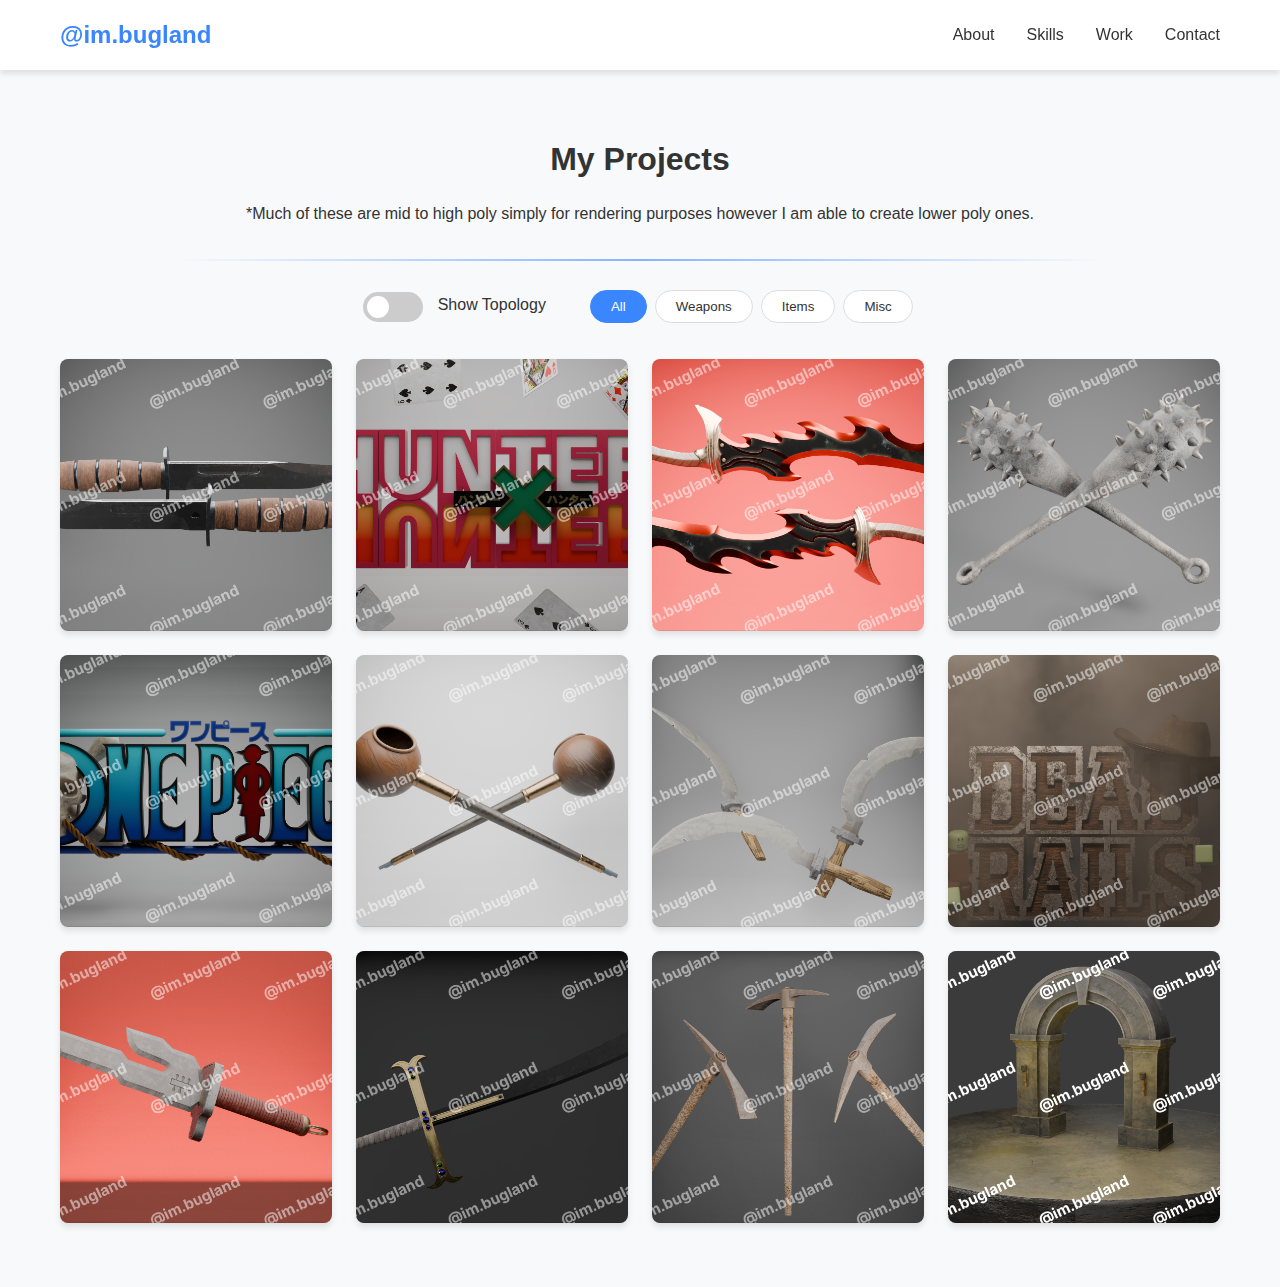
==== commit 8372e613: "new project" ====
--- a/project.html
+++ b/project.html
@@ -170,6 +170,14 @@
           topologyImage: "top/pickaxe.png", // Replace with actual topology image path
           description: "",
         },
+        {
+          id: 11,
+          title: "Arch",
+          category: "misc",
+          image: "images/archrenderwatermarked.png",
+          topologyImage: "top/archtop.png", // Replace with actual topology image path
+          description: "",
+        },
       ];
 
       // Track topology view state
